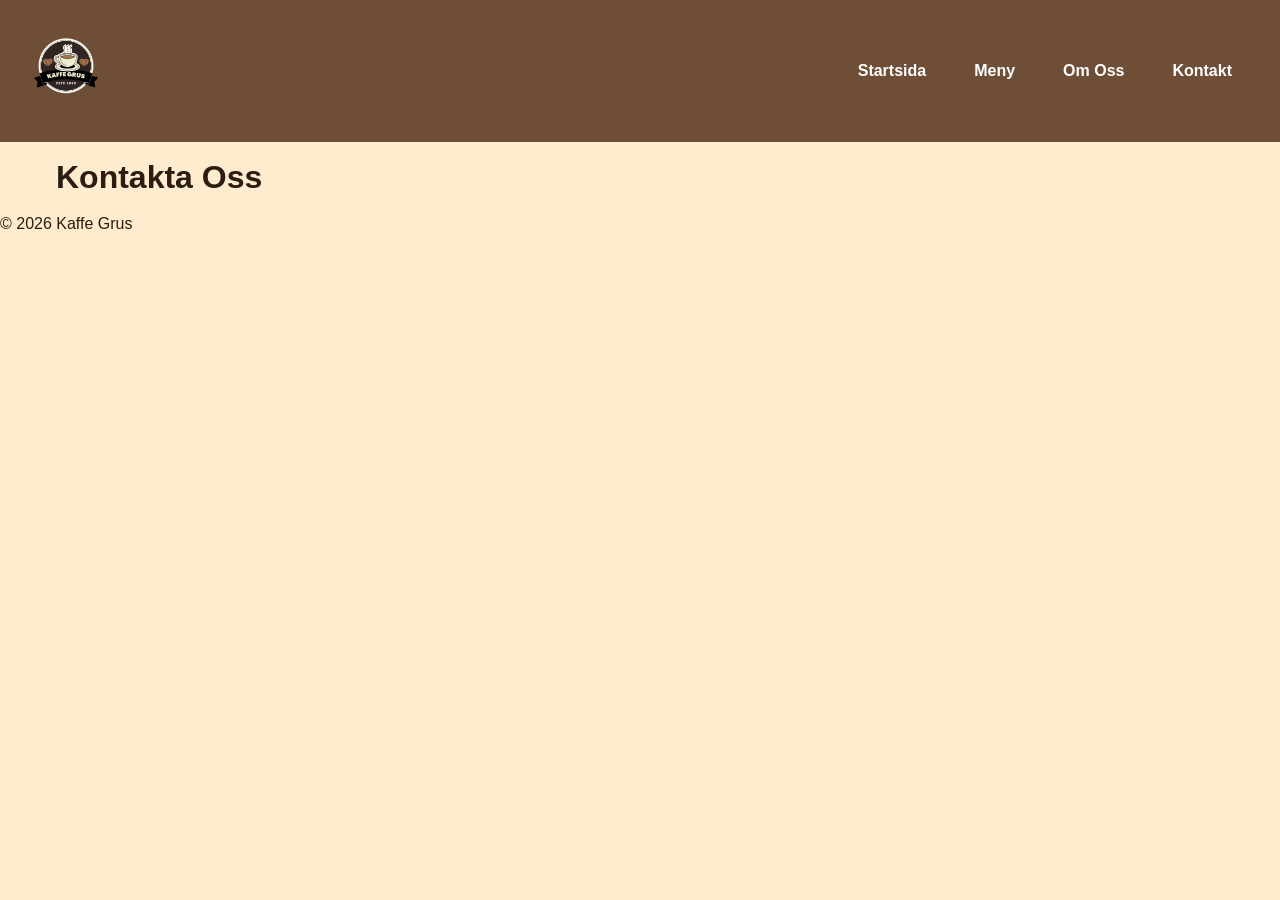
==== kontakt.html @ 3f3de67f "Funktion: Implementerade dynamisk navigeringsmeny och sidhuvud Utvecklade en Javascript-funktion som" ====
<!DOCTYPE html>
<html lang="sv">

<head>
  <meta charset="UTF-8">
  <meta name="viewport" content="width=device-width, initial-scale=1.0">
  <title>Kontakt - Kaffe Grus</title>
  <link rel="stylesheet" href="css/styles.css">
  <script src="js/main.js" defer></script>
</head>

<body>
  <header class="sidhuvud">
    <div class="logotyp">
      <a href="index.html">
        <img class="logotyp-bild"
          src="/assets/images/Brown_and_Blue_Illustrative_Coffee_Shop_Logo__1_-removebg-preview 1.svg"
          alt="kaffe grus logotyp" width="68" height="68">
      </a>
    </div>
    <nav class="navigering">
      <ul id="meny-lista" class="meny-lista">
      </ul>
    </nav>
  </header>
  <main>
    <h1>Kontakta Oss</h1>
  </main>
  <footer>
    <p>&copy; 2026 Kaffe Grus</p>
  </footer>
</body>

</html>
---- css/styles.css ----
/* ANPASSA VARIABLER (Ska hämtas från Figma-designen) */

:root {
  /* Färger */
  --primar-farg: #6f4e37;
  --sekundar-farg: #d2b48c;
  --backgrunds-farg: #ffebcd;
  --text-farg: #2b1d12;
  --vit-farg: #ffffff;

  /* AVSTÅND (Padding & Margin) */
  --avstand-xs: 0.4rem;
  --avstand-sm: 0.8rem;
  --avstand-md: 1.6rem;
  --avstand-l: 2.4rem;
  --avstand-xl: 3.2rem;

  --huvud-typsnitt: Arial, Helvetica, sans-serif;
}

/* Nollställning av webläsarens standardmarginaler */

*,
*::before,
*::after {
  margin: 0;
  padding: 0;
  box-sizing: inherit;
}
html {
  font-size: 62.5%;
  box-sizing: border-box;
  scroll-behavior: smooth;
}
body {
  font-family: var(--huvud-typsnitt);
  font-size: 1.6rem;
  background-color: var(--backgrunds-farg);
  color: var(--text-farg);
  line-height: 1.5;
}

/* TYPSNITT & RUBRIKER */
h1,
h2,
h3,
h4,
h5,
h6 {
  font-family: var(--huvud-typsnitt);
  font-weight: 700;
  color: var(--text-farg);
  line-height: 1.2;
}
h1 {
  font-size: 3.2rem;
}
h2 {
  font-size: 2.4rem;
}
h3 {
  font-size: 2rem;
}
li {
  list-style: none;
}
a {
  text-decoration: none;
  color: var(--text-farg);
}
img {
  max-width: 100%;
  display: block;
  height: auto;
}
/* LAYOUT FÖR HUVUDINNEHÅL */
main {
  max-width: 1200px;
  margin: 0 auto;
  padding: var(--avstand-md);
}

/* SIDHUVUD & NAVIGERING */
.sidhuvud {
  background-color: var(--primar-farg);
  padding: var(--avstand-md);
  text-align: center;
}
.logotyp a {
  font-size: 2.4rem;
  font-weight: 700;
  color: var(--vit-farg);
  display: inline-block;
  margin-bottom: var(--avstand-sm);
}
.logotyp-bild {
  width: 6.8rem;
  height: auto;
  display: inline-block;
}
.meny-lista {
  display: flex;
  flex-direction: column;
  gap: var(--avstand-sm);
}

.meny-lista a {
  color: var(--vit-farg);
  font-weight: bold;
  padding: var(--avstand-xs) var(--avstand-md);
  display: block;
  border-radius: 4px;
  transition: all 0.3s ease;
}

.meny-lista a .aktiv {
  background-color: var(--sekundar-farg);
  color: var(--text-farg);
}

.meny-lista a:hover:not(.aktiv) {
  color: var(--sekundar-farg);
}

/* RESPONSIV ANPPASSNING (Datorer ¤ Surfplattor)  */
@media (min-width: 768px) {
  .sidhuvud {
    display: flex;
    justify-content: space-between;
    align-items: center;
    padding: var(--avstand-xl);
  }
  .logotyp a {
    margin-bottom: 0;
  }
  .meny-lista {
    flex-direction: row;
    gap: var(--avstand-md);
  }
}
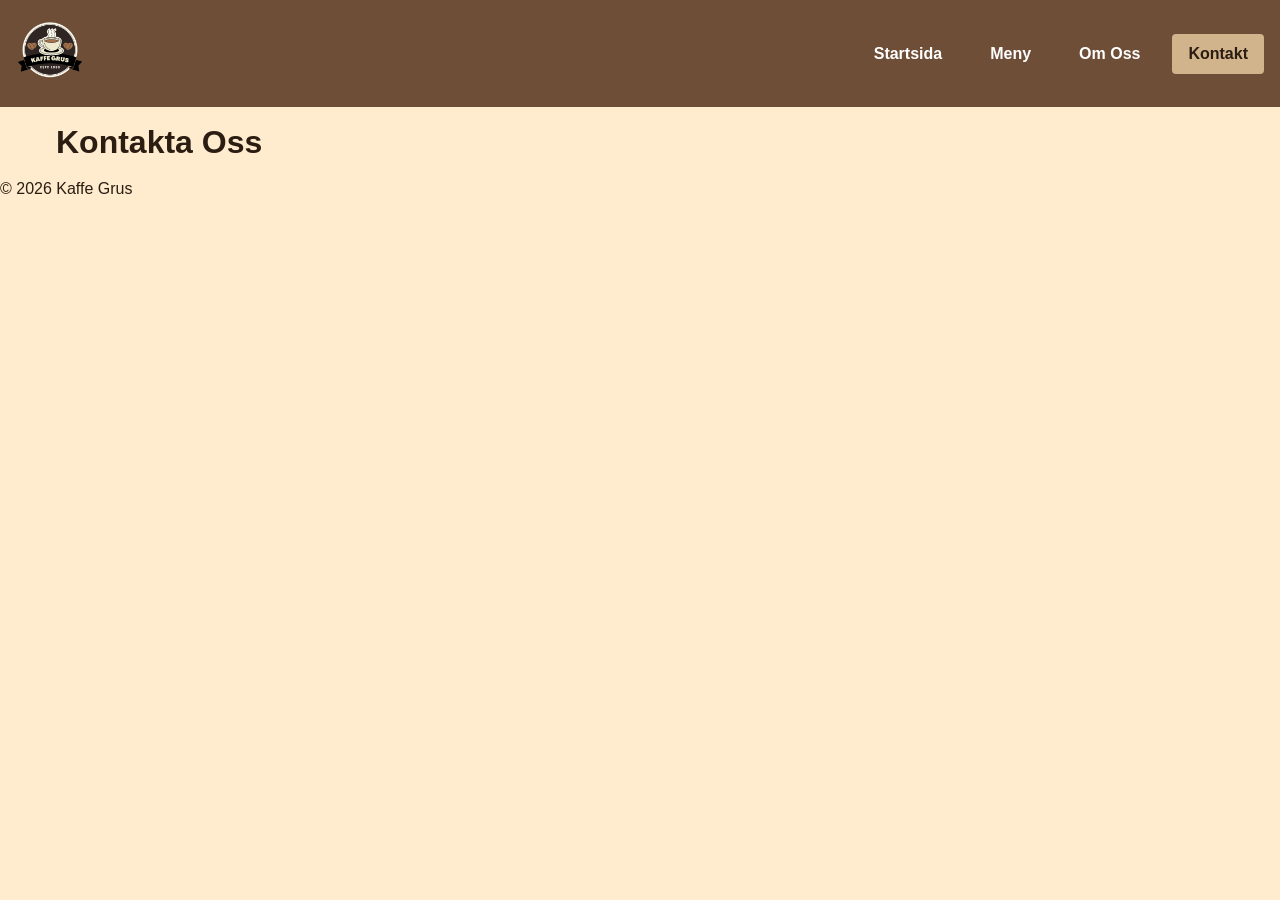
==== commit 443699fa: "Funktion: Implementera hamburgarmeny för mobilnavigering" ====
--- a/kontakt.html
+++ b/kontakt.html
@@ -18,7 +18,13 @@
           alt="kaffe grus logotyp" width="68" height="68">
       </a>
     </div>
-    <nav class="navigering">
+    <!-- Hamburgarknapp för mobila skärmar -->
+    <button class="meny-knapp" id="meny-knapp" aria-label="Öppna navigeringsmeny">
+      <span class="meny-barre"></span>
+      <span class="meny-barre"></span>
+      <span class="meny-barre"></span>
+    </button>
+    <nav class="navigering" id="navigering">
       <ul id="meny-lista" class="meny-lista">
       </ul>
     </nav>
--- a/css/styles.css
+++ b/css/styles.css
@@ -1,10 +1,9 @@
 /* ANPASSA VARIABLER (Ska hämtas från Figma-designen) */
-
 :root {
   /* Färger */
   --primar-farg: #6f4e37;
   --sekundar-farg: #d2b48c;
-  --backgrunds-farg: #ffebcd;
+  --bakgrunds-farg: #ffebcd;
   --text-farg: #2b1d12;
   --vit-farg: #ffffff;
 
@@ -18,8 +17,7 @@
   --huvud-typsnitt: Arial, Helvetica, sans-serif;
 }
 
-/* Nollställning av webläsarens standardmarginaler */
-
+/* Nollställning av webbläsarens standardmarginaler */
 *,
 *::before,
 *::after {
@@ -35,7 +33,7 @@
 body {
   font-family: var(--huvud-typsnitt);
   font-size: 1.6rem;
-  background-color: var(--backgrunds-farg);
+  background-color: var(--bakgrunds-farg);
   color: var(--text-farg);
   line-height: 1.5;
 }
@@ -61,6 +59,7 @@
 h3 {
   font-size: 2rem;
 }
+
 li {
   list-style: none;
 }
@@ -73,47 +72,91 @@
   display: block;
   height: auto;
 }
-/* LAYOUT FÖR HUVUDINNEHÅL */
+
+/* LAYOUT FÖR HUVUDINNEHÅLL */
 main {
   max-width: 1200px;
   margin: 0 auto;
   padding: var(--avstand-md);
 }
 
-/* SIDHUVUD & NAVIGERING */
+/* SIDHUVUD & NAVIGERING (Mobile-first) */
 .sidhuvud {
   background-color: var(--primar-farg);
   padding: var(--avstand-md);
-  text-align: center;
+  display: flex;
+  justify-content: space-between;
+  align-items: center;
+  position: relative;
 }
-.logotyp a {
-  font-size: 2.4rem;
-  font-weight: 700;
-  color: var(--vit-farg);
-  display: inline-block;
-  margin-bottom: var(--avstand-sm);
-}
+
 .logotyp-bild {
   width: 6.8rem;
   height: auto;
   display: inline-block;
 }
+
+/* Hamburgarknappens basstil */
+.meny-knapp {
+  background: none;
+  border: none;
+  cursor: pointer;
+  display: flex;
+  flex-direction: column;
+  justify-content: space-between;
+  width: 3rem;
+  height: 2.4rem;
+  padding: 0;
+  z-index: 10;
+}
+
+/* De tre strecken i hamburgarikonen */
+.meny-barre {
+  width: 100%;
+  height: 3px;
+  background-color: var(--vit-farg);
+  border-radius: 2px;
+  transition:
+    transform 0.3s ease-in-out,
+    opacity 0.3s ease-in-out;
+  transform-origin: left center; /* Säkerställer korrekt X-animation */
+}
+
+/* Dölj navigeringen som standard på mobilen */
+.navigering {
+  display: none;
+  width: 100%;
+  position: absolute;
+  top: 100%;
+  left: 0;
+  background-color: var(--primar-farg);
+  padding: var(--avstand-md);
+  box-shadow: 0 4px 6px rgba(0, 0, 0, 0.1);
+  z-index: 5;
+}
+
+/* Visa navigeringen när den har klassen 'oppen' */
+.navigering.oppen {
+  display: block;
+}
+
 .meny-lista {
   display: flex;
   flex-direction: column;
   gap: var(--avstand-sm);
+  text-align: center;
 }
 
 .meny-lista a {
   color: var(--vit-farg);
   font-weight: bold;
-  padding: var(--avstand-xs) var(--avstand-md);
+  padding: var(--avstand-sm) var(--avstand-md);
   display: block;
   border-radius: 4px;
   transition: all 0.3s ease;
 }
 
-.meny-lista a .aktiv {
+.meny-lista a.aktiv {
   background-color: var(--sekundar-farg);
   color: var(--text-farg);
 }
@@ -122,16 +165,28 @@
   color: var(--sekundar-farg);
 }
 
-/* RESPONSIV ANPPASSNING (Datorer ¤ Surfplattor)  */
+/* ANIMATION: Förvandla de tre strecken till ett X när knappen har klassen 'oppen' */
+.meny-knapp.oppen .meny-barre:nth-child(1) {
+  transform: rotate(45deg) translateY(-2px) translateX(2px);
+}
+.meny-knapp.oppen .meny-barre:nth-child(2) {
+  opacity: 0;
+}
+.meny-knapp.oppen .meny-barre:nth-child(3) {
+  transform: rotate(-45deg) translateY(2px) translateX(2px);
+}
+
+/* RESPONSIV ANPASSNING (Datorer & Surfplattor) */
 @media (min-width: 768px) {
-  .sidhuvud {
-    display: flex;
-    justify-content: space-between;
-    align-items: center;
-    padding: var(--avstand-xl);
+  .meny-knapp {
+    display: none;
   }
-  .logotyp a {
-    margin-bottom: 0;
+  .navigering {
+    display: block;
+    position: static;
+    width: auto;
+    padding: 0;
+    box-shadow: none;
   }
   .meny-lista {
     flex-direction: row;
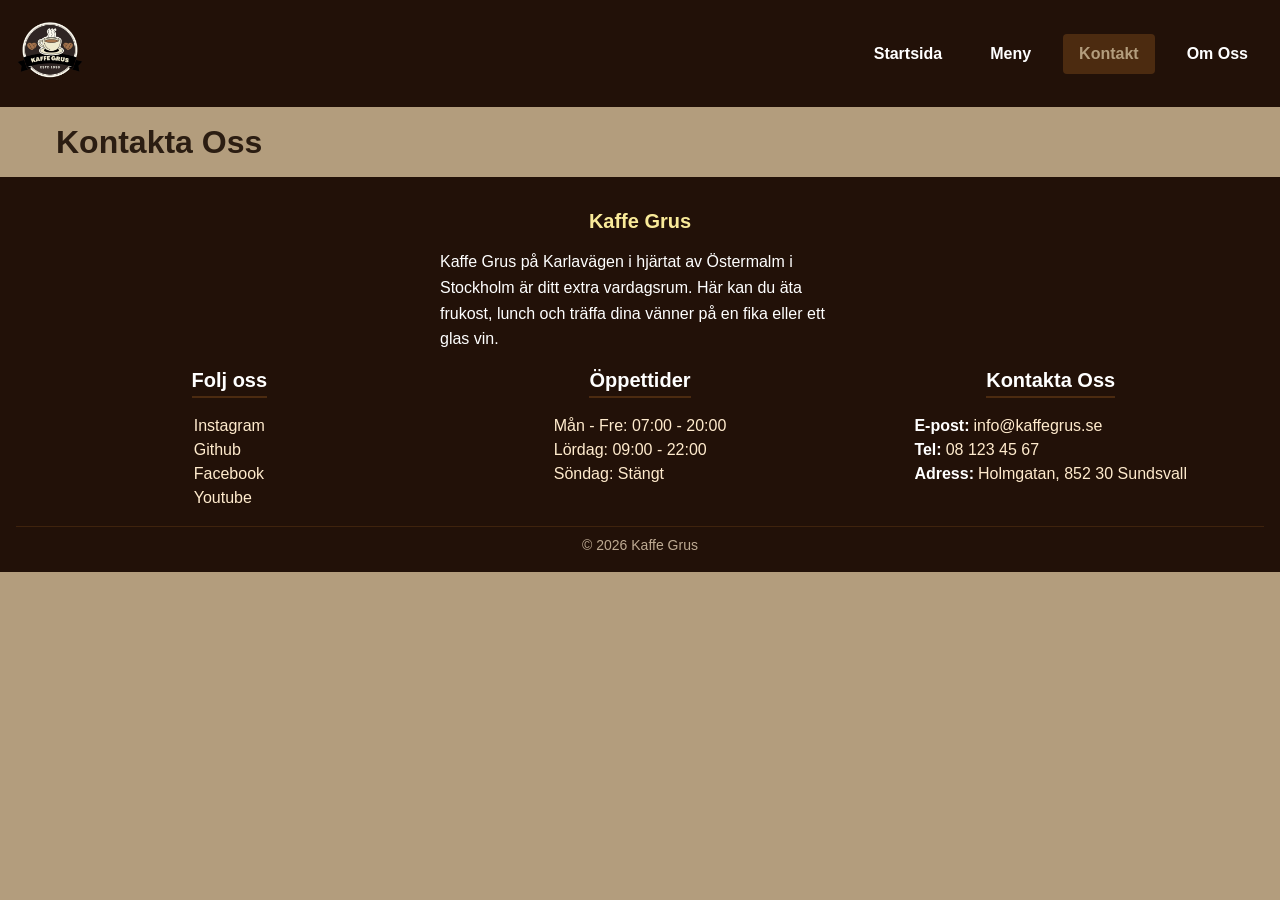
==== commit 3f505c9b: "Funktion: skapade responsiv trekolumner i sifot sektion för att sidor" ====
--- a/kontakt.html
+++ b/kontakt.html
@@ -13,9 +13,8 @@
   <header class="sidhuvud">
     <div class="logotyp">
       <a href="index.html">
-        <img class="logotyp-bild"
-          src="/assets/images/Brown_and_Blue_Illustrative_Coffee_Shop_Logo__1_-removebg-preview 1.svg"
-          alt="kaffe grus logotyp" width="68" height="68">
+        <img class="logotyp-bild" src="/assets/images/kaffegrus-logo.svg" alt="kaffe grus logotyp" width="68"
+          height="68">
       </a>
     </div>
     <!-- Hamburgarknapp för mobila skärmar -->
@@ -32,8 +31,45 @@
   <main>
     <h1>Kontakta Oss</h1>
   </main>
-  <footer>
-    <p>&copy; 2026 Kaffe Grus</p>
+  <footer class="sidfot">
+    <div class="sidfot-container">
+      <h3>Kaffe Grus</h3>
+      <p class="sidfot-beskrivning">Kaffe Grus på Karlavägen i hjärtat av Östermalm i Stockholm är ditt extra
+        vardagsrum.
+        Här kan du äta frukost, lunch och träffa dina vänner på en fika eller ett glas vin.</p>
+    </div>
+    <div class="sidfot-behallare">
+      <div class="sidfot-sektion">
+        <h3>Folj oss</h3>
+        <ul class="sociala-media-lista">
+          <li><a href="#">Instagram</a></li>
+          <li><a href="#">Github</a></li>
+          <li><a href="#">Facebook</a></li>
+          <li><a href="#">Youtube</a></li>
+        </ul>
+      </div>
+      <div class="sidfot-sektion">
+        <h3>Öppettider</h3>
+        <ul>
+          <li>Mån - Fre: <time>07:00</time> - <time>20:00</time></li>
+          <li>Lördag: <time>09:00</time> - <time>22:00</time></li>
+          <li>Söndag: Stängt</li>
+        </ul>
+      </div>
+      <div class="sidfot-sektion">
+        <h3>Kontakta Oss</h3>
+        <address class="kontakt-info">
+          <ul>
+            <li><strong>E-post:</strong><a href="mailto:info@kaffegrus.se">info@kaffegrus.se</a></li>
+            <li><strong>Tel:</strong><a href="tel:081234567">08 123 45 67</a></li>
+            <li><strong>Adress:</strong><a href="https://maps.app.goo.gl/XNqzGvfPSfGbZxnW6" target="_blank"
+                rel="noopener noreferrer">Holmgatan, 852 30 Sundsvall</a></li>
+          </ul>
+        </address>
+      </div>
+    </div>
+
+    <p class="copyright">&copy; 2026 Kaffe Grus</p>
   </footer>
 </body>
 
--- a/css/styles.css
+++ b/css/styles.css
@@ -1,11 +1,15 @@
 /* ANPASSA VARIABLER (Ska hämtas från Figma-designen) */
 :root {
   /* Färger */
-  --primar-farg: #6f4e37;
-  --sekundar-farg: #d2b48c;
-  --bakgrunds-farg: #ffebcd;
+  ---primar-farg: #6f4e37;
+  --primar-farg: #221108;
+  --sekundar-farg: #4c2b10;
+  --bakgrund-farg: #b39d7d;
+  --border-farg: #ffebcd;
   --text-farg: #2b1d12;
   --vit-farg: #ffffff;
+
+  --accent-farg: #f9ea99;
 
   /* AVSTÅND (Padding & Margin) */
   --avstand-xs: 0.4rem;
@@ -33,7 +37,7 @@
 body {
   font-family: var(--huvud-typsnitt);
   font-size: 1.6rem;
-  background-color: var(--bakgrunds-farg);
+  background-color: var(--bakgrund-farg);
   color: var(--text-farg);
   line-height: 1.5;
 }
@@ -78,6 +82,113 @@
   max-width: 1200px;
   margin: 0 auto;
   padding: var(--avstand-md);
+  height: auto;
+}
+
+/* VÄLKOMENSEKTION (Hero-section) */
+.hero-sektion {
+  display: flex;
+  flex-direction: column;
+  align-items: center;
+  justify-content: center;
+  padding: var(--avstand-md);
+  text-align: center;
+  border-radius: 8px;
+  margin-bottom: var(--avstand-l);
+  border: 2px solid var(--sekundar-farg);
+}
+.hero-image-wrapper {
+  position: relative;
+  width: 100%;
+  max-width: 100%;
+  display: block;
+  margin-bottom: var(--avstand-md);
+}
+
+.hero-innehall {
+  height: auto;
+}
+.hero-innehall h1 {
+  /* color: var(--vit-farg); */
+  color: var(--accent-farg);
+  text-shadow: 2px 4px 6px var(--primar-farg);
+  font-size: 3.2rem;
+  margin-bottom: var(--avstand-md);
+  position: absolute;
+  top: 2rem;
+  width: 100%;
+  display: flex;
+  align-content: center;
+  align-items: center;
+  align-content: center;
+  justify-content: center;
+}
+.hero-innehall p {
+  background-color: var(--bakgrund-farg, transparent);
+  font-size: 1.8rem;
+  max-width: 600px;
+}
+/* HERO SEKTION */
+.bild-hero {
+  object-fit: cover;
+  border-radius: 8px;
+  box-shadow: 1px 2px 6px var(--primar-farg);
+}
+.bild-sektion {
+  height: auto;
+}
+.card-hero {
+  border-radius: 8px;
+  border: 2px solid var(--sekundar-farg);
+  padding: var(--avstand-md);
+  margin-bottom: var(--avstand-sm);
+}
+.card-bild-hero {
+  height: min-content;
+  height: 200px;
+  width: 100%;
+  object-fit: cover;
+  border-radius: 8px;
+  box-shadow: 1px 2px 2px var(--sekundar-farg);
+}
+.card-hero h2 {
+  color: var(--text-farg);
+  text-shadow: 1px 1px 3px var(--accent-farg);
+  font-weight: 700;
+  font-size: 1.8rem;
+  padding-block: var(--avstand-sm);
+}
+.card-hero p {
+  color: var(--text-farg);
+  font-size: 1.4rem;
+}
+/* KNAPPAR CSS */
+.btn-primar {
+  position: absolute;
+  bottom: 1rem;
+  transform: translateX(-50%);
+  display: inline-block;
+  background-color: var(--sekundar-farg);
+  color: var(--vit-farg);
+  font-weight: 500;
+  padding: var(--avstand-sm) var(--avstand-md);
+  border-radius: 16px;
+  text-decoration: none;
+  z-index: 2;
+  transition:
+    background 0.3s ease,
+    transform 0.2s ease;
+}
+.btn-primar:hover {
+  background-color: var(--primar-farg);
+  transform: translateX(-50%) translateY(-2px);
+}
+
+.pre-footer {
+  margin-top: var(--avstand-md);
+  border-radius: 8px;
+  border: 2px solid var(--sekundar-farg);
+  padding: var(--avstand-md);
 }
 
 /* SIDHUVUD & NAVIGERING (Mobile-first) */
@@ -87,7 +198,9 @@
   display: flex;
   justify-content: space-between;
   align-items: center;
-  position: relative;
+  position: sticky;
+  top: 0;
+  z-index: 3;
 }
 
 .logotyp-bild {
@@ -96,6 +209,83 @@
   display: inline-block;
 }
 
+/* SIDFOT (Footer section) */
+.sidfot {
+  background-color: var(--primar-farg);
+  color: var(--vit-farg);
+  padding: var(--avstand-xl) var(--avstand-md) var(--avstand-md)
+    var(--avstand-md);
+  margin-top: auto;
+}
+.sidfot-behallare {
+  max-width: 1200px;
+  margin: 0 auto;
+  display: flex;
+  flex-direction: column;
+  gap: var(--avstand-l);
+}
+.sidfot-container h3 {
+  margin-bottom: var(--avstand-md);
+  color: var(--accent-farg);
+}
+.sidfot-sektion {
+  display: flex;
+  width: 100%;
+  align-content: center;
+  justify-content: center;
+  flex-direction: column;
+}
+
+.sidfot-sektion h3 {
+  color: var(--vit-farg);
+  font-size: 2rem;
+  margin-bottom: var(--avstand-md);
+  border-bottom: 2px solid var(--sekundar-farg);
+  padding-bottom: var(--avstand-xs);
+  display: inline-block;
+  width: fit-content;
+}
+.sidfot-beskrivning {
+  font-size: 1.6rem;
+  line-height: 1.6;
+  margin-bottom: var(--avstand-md);
+  max-width: 400px;
+}
+.sidfot-sektion li {
+  font-size: 1.6rem;
+  color: var(--border-farg);
+}
+.sidfot-sektion a {
+  color: var(--border-farg);
+
+  transition: color 0.2s ease-in-out;
+}
+.sidfot-sektion a:hover {
+  color: var(--accent-farg);
+  text-decoration: underline;
+}
+
+.sociala-media-lista {
+  flex-direction: row;
+  gap: var(--avstand-md);
+  flex-wrap: wrap;
+}
+.kontakt-info {
+  font-style: normal;
+}
+.kontakt-info strong {
+  color: var(--vit-farg);
+  margin-right: var(--avstand-xs);
+}
+.copyright {
+  text-align: center;
+  font-size: 1.4rem;
+  color: var(--border-farg);
+  margin-top: var(--avstand-md);
+  padding-top: var(--avstand-sm);
+  border-top: 1px solid var(--sekundar-farg);
+  opacity: 0.7;
+}
 /* Hamburgarknappens basstil */
 .meny-knapp {
   background: none;
@@ -124,7 +314,7 @@
 
 /* Dölj navigeringen som standard på mobilen */
 .navigering {
-  display: none;
+  display: block;
   width: 100%;
   position: absolute;
   top: 100%;
@@ -133,11 +323,18 @@
   padding: var(--avstand-md);
   box-shadow: 0 4px 6px rgba(0, 0, 0, 0.1);
   z-index: 5;
+  /* Animera alla ändrngar mjukt under 0.3s */
+  transition: all 0.3s ease-in-out;
+  /* Flyta menyn 100% av sin egen bred åt vänster */
+  transform: translateX(-100%);
 }
 
 /* Visa navigeringen när den har klassen 'oppen' */
 .navigering.oppen {
-  display: block;
+  /* Flytta tillbaka menyn till sin urspringliga position */
+  transform: translateX(0px);
+  /* Animara mjukt tillbaks till sin plats */
+  transition: all 0.3s ease-in-out;
 }
 
 .meny-lista {
@@ -153,16 +350,31 @@
   padding: var(--avstand-sm) var(--avstand-md);
   display: block;
   border-radius: 4px;
-  transition: all 0.3s ease;
 }
 
 .meny-lista a.aktiv {
   background-color: var(--sekundar-farg);
-  color: var(--text-farg);
-}
-
+  color: var(--bakgrund-farg);
+}
 .meny-lista a:hover:not(.aktiv) {
   color: var(--sekundar-farg);
+}
+/* ANIMATION: Menyn glider in och ut */
+.navigering {
+  animation: navLink 0.4s ease-in-out;
+}
+
+@keyframes navLink {
+  /* Startläge: Menyn är synlig */
+  from {
+    transform: translateX(0);
+    opacity: 1;
+  }
+  /* Slutläge: Utanför skärmen till vänster osynlig */
+  to {
+    transform: translateX(-100%);
+    opacity: 0;
+  }
 }
 
 /* ANIMATION: Förvandla de tre strecken till ett X när knappen har klassen 'oppen' */
@@ -187,9 +399,32 @@
     width: auto;
     padding: 0;
     box-shadow: none;
+    transform: translateX(0%);
+  }
+  .navigering {
+    animation: none;
   }
   .meny-lista {
     flex-direction: row;
     gap: var(--avstand-md);
   }
 }
+
+/*SIDFOT (Footer section)  */
+@media (min-width: 768px) {
+  .sidfot-behallare {
+    flex-direction: row;
+    justify-content: space-between;
+    gap: var(--avstand-xl);
+  }
+  .sidfot-sektion {
+    justify-content: flex-start;
+    align-items: center;
+  }
+  .sidfot-container {
+    width: 100%;
+    display: flex;
+    align-items: center;
+    flex-direction: column;
+  }
+}
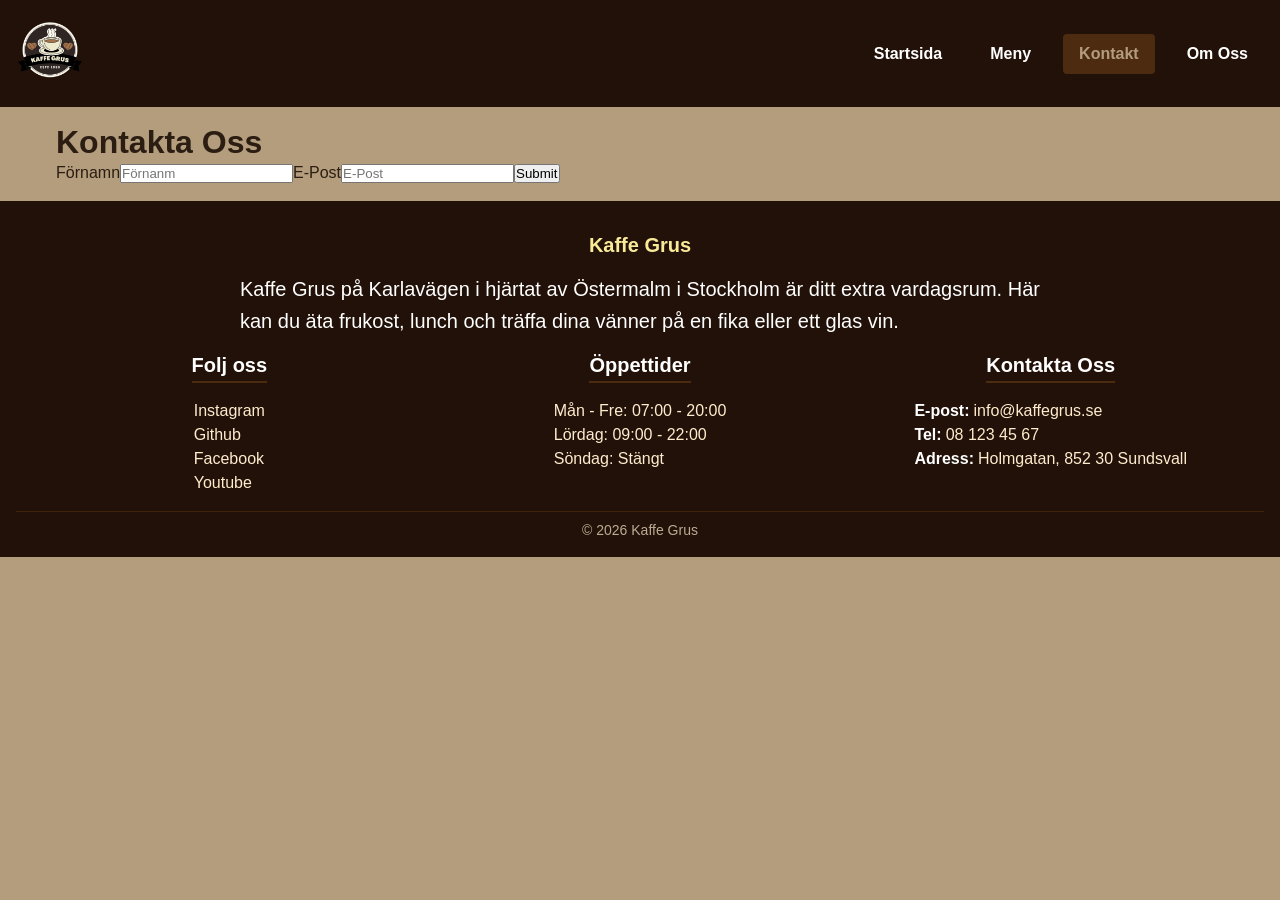
==== commit 9eae0d71: "Funktion: Lägger till kontaktformulär i kontaktsektionen" ====
--- a/kontakt.html
+++ b/kontakt.html
@@ -30,6 +30,7 @@
   </header>
   <main>
     <h1>Kontakta Oss</h1>
+    <section id="kontakt-sektion"><!--Här ska kontakt form visas--></section>
   </main>
   <footer class="sidfot">
     <div class="sidfot-container">
--- a/css/styles.css
+++ b/css/styles.css
@@ -246,7 +246,7 @@
   width: fit-content;
 }
 .sidfot-beskrivning {
-  font-size: 1.6rem;
+  font-size: clamp(1.6rem, 2vw, 2rem);
   line-height: 1.6;
   margin-bottom: var(--avstand-md);
   max-width: 400px;
@@ -364,6 +364,56 @@
   animation: navLink 0.4s ease-in-out;
 }
 
+/* MENY KORT SEKTION SIDA*/
+.meny h1 {
+  font-size: clamp(3.2rem, 2.5vw, 4.8rem);
+  color: var(--primar-farg);
+}
+.meny-sektion h2 {
+  color: var(--accent-farg);
+}
+.meny-sektion h3 {
+  color: var(--accent-farg);
+}
+.meny-sektion p {
+  color: var(--vit-farg);
+}
+.meny-sektion {
+  border: 2px solid var(--accent-farg);
+  border-radius: 8px;
+  padding: 16px;
+  background-color: var(--sekundar-farg);
+  margin-top: 2.4rem;
+}
+.meny-card {
+  box-shadow: 1px 1px 8px var(--accent-farg);
+  margin-block: 2rem;
+  border-radius: var(--avstand-sm);
+  padding: var(--avstand-sm);
+}
+.meny-card img {
+  object-fit: cover;
+  height: 200px;
+  width: 100%;
+}
+.meny-card h3 {
+  margin-top: var(--avstand-l);
+  margin-bottom: var(--avstand-sm);
+  border-top: 1px solid var(--sekundar-farg);
+}
+.meny-sektion h2,
+.meny-sektion h3 {
+  margin-top: var(--avstand-l);
+  margin-bottom: var(--avstand-sm);
+  width: 100%;
+}
+
+.meny-sektion h2,
+.meny h1 {
+  display: flex;
+  justify-content: center;
+}
+
 @keyframes navLink {
   /* Startläge: Menyn är synlig */
   from {
@@ -427,4 +477,48 @@
     align-items: center;
     flex-direction: column;
   }
-}
+  .sidfot-beskrivning {
+    line-height: 1.6;
+    margin-bottom: var(--avstand-md);
+    max-width: 800px;
+  }
+}
+/* MENY DESKTOP */
+@media (min-width: 768px) {
+  #meny-varm-sektion,
+  #meny-kall-sektion {
+    display: grid;
+    grid-template-columns: repeat(auto-fit, minmax(280px, 1fr));
+    gap: var(--avstand-md);
+    width: 100%;
+    align-items: stretch;
+  }
+  #meny-varm-sektion h2,
+  #meny-kall-sektion h2 {
+    grid-column: 1/-1;
+    width: 100%;
+    margin-bottom: var(--avstand-md);
+  }
+
+  .meny-sektion {
+    width: auto;
+    margin-top: 0;
+    display: flex;
+    flex-direction: column;
+    justify-content: space-around;
+    height: 100%;
+  }
+  .meny-card {
+    display: flex;
+    width: 100%;
+    display: flex;
+    flex-direction: column;
+    justify-content: space-between;
+    height: 100%;
+    margin-block: 0;
+  }
+  .meny-card p {
+    width: 100%;
+    max-width: 1200px;
+  }
+}
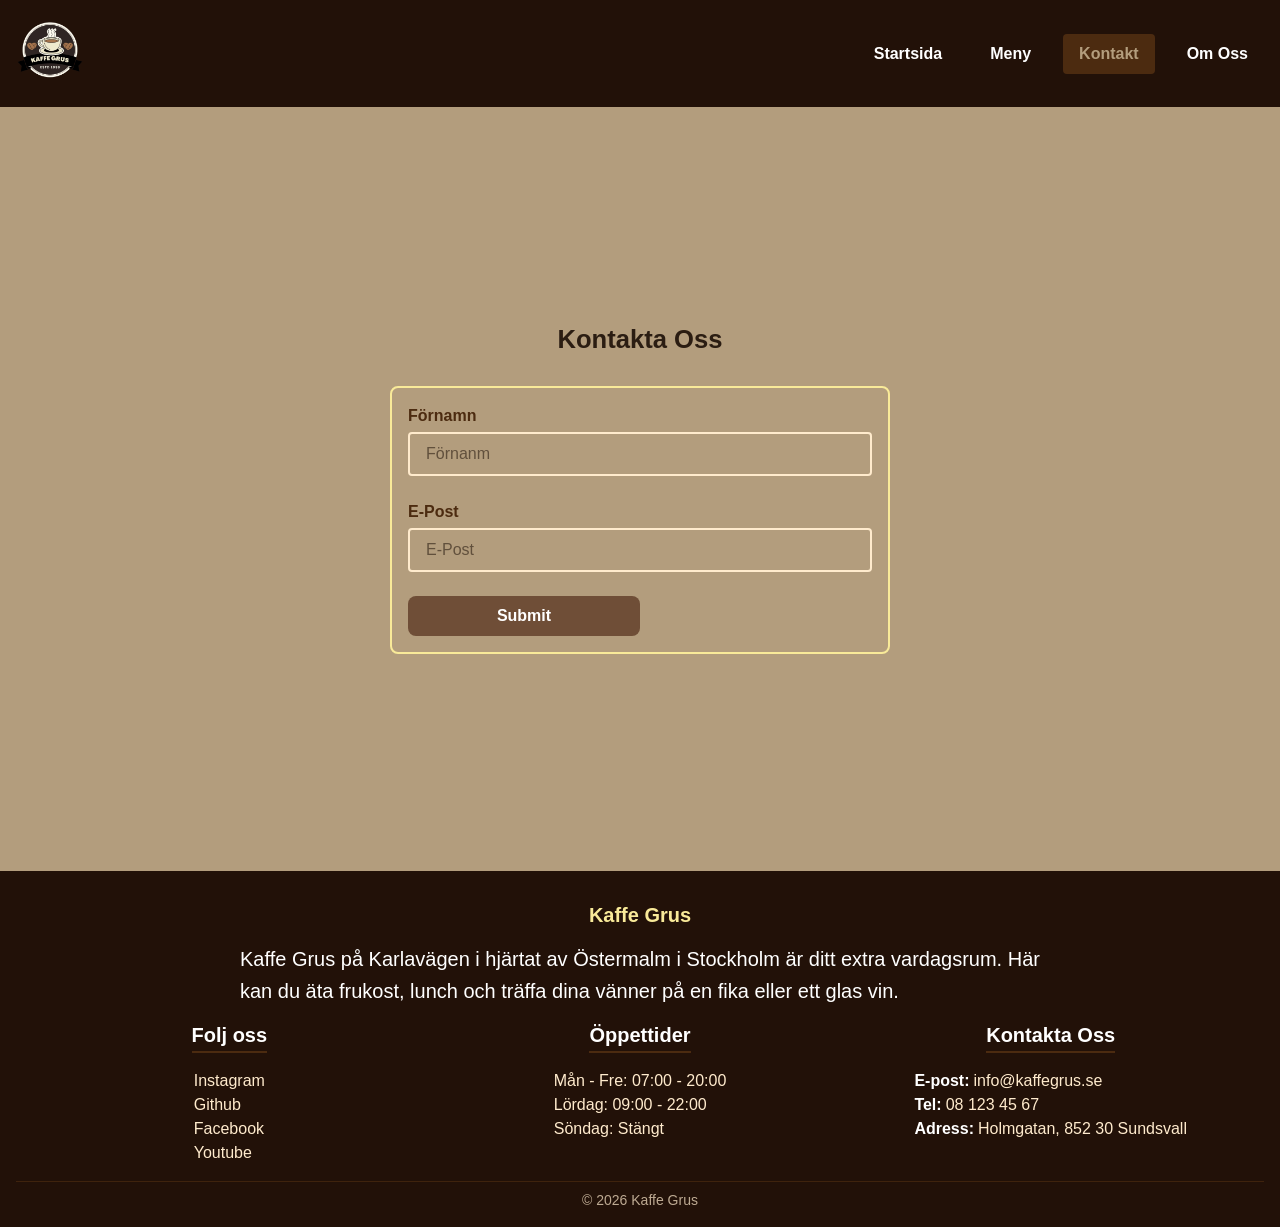
==== commit a667a1c7: "BugFix: Fixat krash vid navigering Funktion:Skapat och stylat kontaktformuläret  Lagt till reponsiv " ====
--- a/kontakt.html
+++ b/kontakt.html
@@ -28,7 +28,7 @@
       </ul>
     </nav>
   </header>
-  <main>
+  <main class="kontakt-main">
     <h1>Kontakta Oss</h1>
     <section id="kontakt-sektion"><!--Här ska kontakt form visas--></section>
   </main>
--- a/css/styles.css
+++ b/css/styles.css
@@ -76,7 +76,13 @@
   display: block;
   height: auto;
 }
-
+input,
+button {
+  font: inherit;
+  color: inherit;
+  background-color: transparent;
+  border: navajowhite;
+}
 /* LAYOUT FÖR HUVUDINNEHÅLL */
 main {
   max-width: 1200px;
@@ -414,6 +420,86 @@
   justify-content: center;
 }
 
+/* KONTAKT_FORM SIDA */
+main {
+  min-height: 700px;
+  display: flex;
+  align-content: center;
+  flex-direction: column;
+  margin-block: var(--avstand-xl);
+  align-items: center;
+  justify-content: center;
+}
+.kontakt-main h1 {
+  height: auto;
+  display: flex;
+  align-content: center;
+  justify-content: center;
+  margin-bottom: var(--avstand-xl);
+  font-size: clamp(2rem, 2vw, 4rem);
+  font-weight: 800;
+  width: 100%;
+}
+#kontakt-sektion {
+  width: 100%;
+  max-width: 500px;
+  margin: 0 auto;
+}
+.form {
+  display: flex;
+  flex-direction: column;
+  border: 2px solid var(--accent-farg);
+  padding: var(--avstand-md);
+  border-radius: var(--avstand-sm);
+}
+.namn-input,
+.mail-input {
+  padding-block: var(--avstand-sm);
+  padding-inline: var(--avstand-md);
+  border-radius: var(--avstand-xs);
+  border: 2px solid var(--border-farg);
+  margin-bottom: var(--avstand-l);
+  color: var(--text-farg);
+  transition: border 0.2s ease;
+}
+.namn-input:focus,
+.mail-input:focus {
+  outline: none;
+  border-color: var(--primar-farg);
+}
+.label-mail,
+.label-namn {
+  color: var(--sekundar-farg);
+  font-weight: 700;
+  margin-bottom: var(--avstand-xs);
+}
+.namn-input::placeholder,
+.mail-input::placeholder {
+  color: var(--primar-fagr);
+  opacity: 0.6;
+}
+.submit-btn {
+  background-color: var(---primar-farg);
+  color: var(--vit-farg);
+  padding: var(--avstand-sm) var(--avstand-xs);
+  font-weight: 700;
+  border-radius: var(--avstand-sm);
+  transition:
+    background-color 0.2s ease,
+    transform 0.1s ease;
+  display: inline-block;
+  width: 50%;
+}
+.submit-btn:hover {
+  background-color: var(--sekundar-farg);
+}
+.submit-btn:active {
+  transform: scale(0.98);
+}
+.submit-btn:focus-visible {
+  outline: 3px solid var(--accent-farg);
+  outline-offset: 2px;
+}
 @keyframes navLink {
   /* Startläge: Menyn är synlig */
   from {
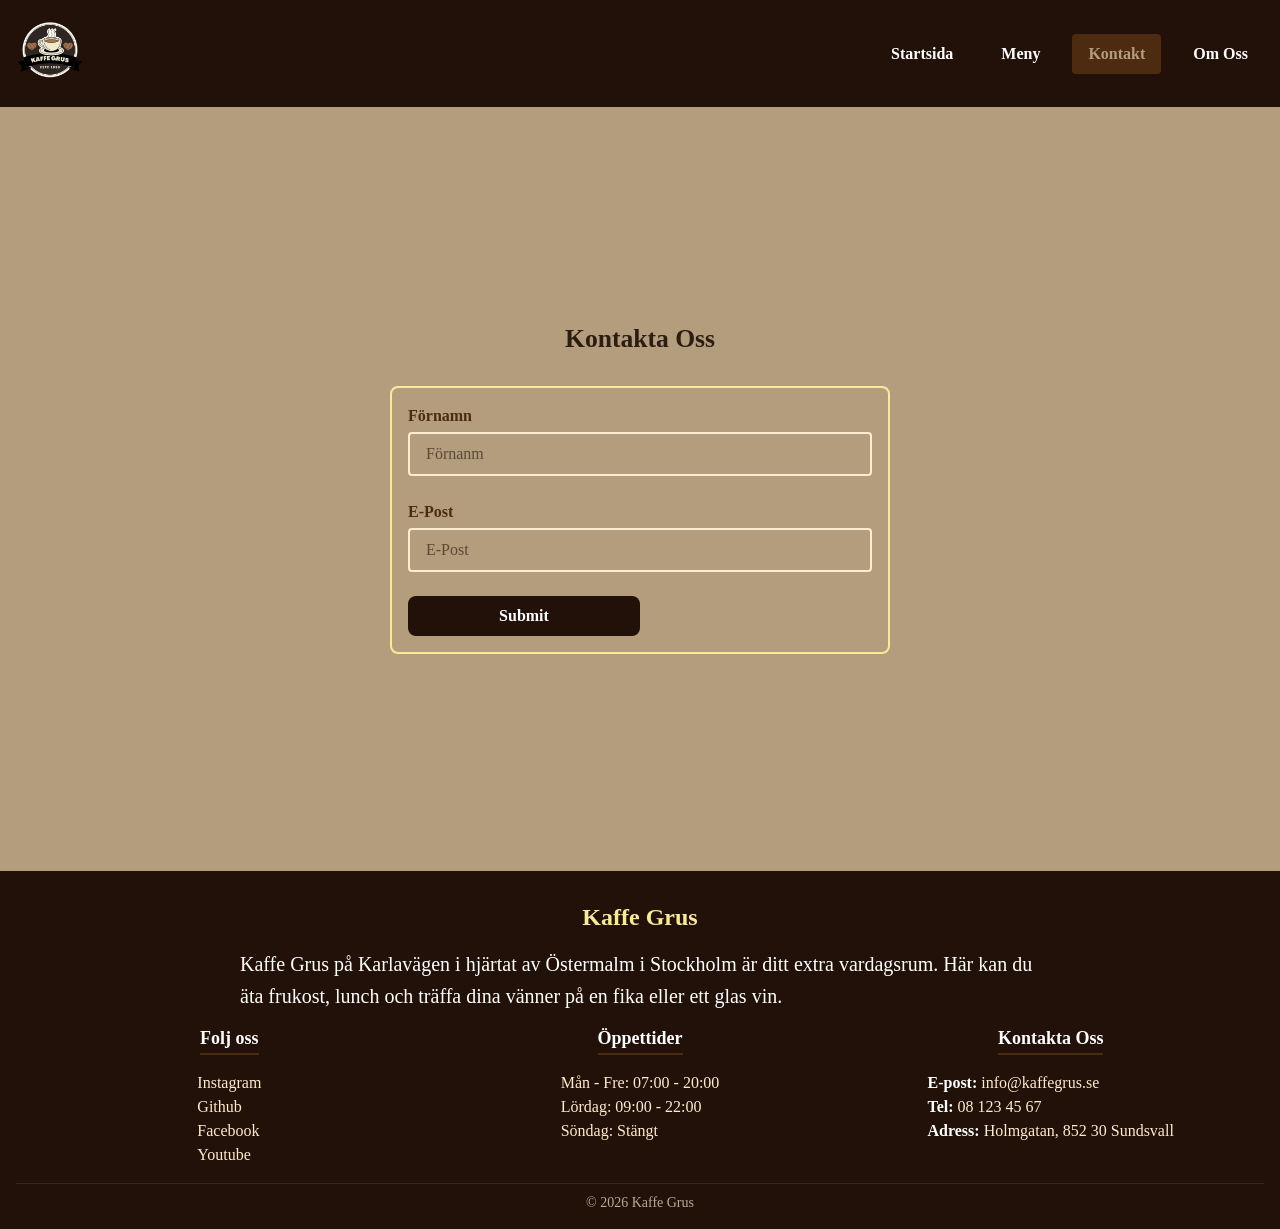
==== commit 0db84dad: "Fix: löste valideringsfel och tog bort meny-animation vid omladdning Flyttat rubriker för varma och " ====
--- a/kontakt.html
+++ b/kontakt.html
@@ -30,11 +30,11 @@
   </header>
   <main class="kontakt-main">
     <h1>Kontakta Oss</h1>
-    <section id="kontakt-sektion"><!--Här ska kontakt form visas--></section>
+    <div id="kontakt-sektion"><!--Här ska kontakt form visas--></div>
   </main>
   <footer class="sidfot">
     <div class="sidfot-container">
-      <h3>Kaffe Grus</h3>
+      <h2>Kaffe Grus</h2>
       <p class="sidfot-beskrivning">Kaffe Grus på Karlavägen i hjärtat av Östermalm i Stockholm är ditt extra
         vardagsrum.
         Här kan du äta frukost, lunch och träffa dina vänner på en fika eller ett glas vin.</p>
--- a/css/styles.css
+++ b/css/styles.css
@@ -1,7 +1,7 @@
 /* ANPASSA VARIABLER (Ska hämtas från Figma-designen) */
 :root {
   /* Färger */
-  ---primar-farg: #6f4e37;
+  --primar-farg: #6f4e37;
   --primar-farg: #221108;
   --sekundar-farg: #4c2b10;
   --bakgrund-farg: #b39d7d;
@@ -35,7 +35,7 @@
   scroll-behavior: smooth;
 }
 body {
-  font-family: var(--huvud-typsnitt);
+  font-family: var(--huvud-typsnitt Arial, Helvetica, sans-serif);
   font-size: 1.6rem;
   background-color: var(--bakgrund-farg);
   color: var(--text-farg);
@@ -49,7 +49,7 @@
 h4,
 h5,
 h6 {
-  font-family: var(--huvud-typsnitt);
+  font-family: var(--huvud-typsnitt Arial, Helvetica, sans-serif);
   font-weight: 700;
   color: var(--text-farg);
   line-height: 1.2;
@@ -230,7 +230,7 @@
   flex-direction: column;
   gap: var(--avstand-l);
 }
-.sidfot-container h3 {
+.sidfot-container h2 {
   margin-bottom: var(--avstand-md);
   color: var(--accent-farg);
 }
@@ -242,9 +242,18 @@
   flex-direction: column;
 }
 
+.sidfot-sektion h2 {
+  color: var(--vit-farg);
+  font-size: 2rem;
+  margin-bottom: var(--avstand-md);
+  border-bottom: 2px solid var(--sekundar-farg);
+  padding-bottom: var(--avstand-xs);
+  display: inline-block;
+  width: fit-content;
+}
 .sidfot-sektion h3 {
   color: var(--vit-farg);
-  font-size: 2rem;
+  font-size: 1.8rem;
   margin-bottom: var(--avstand-md);
   border-bottom: 2px solid var(--sekundar-farg);
   padding-bottom: var(--avstand-xs);
@@ -365,10 +374,6 @@
 .meny-lista a:hover:not(.aktiv) {
   color: var(--sekundar-farg);
 }
-/* ANIMATION: Menyn glider in och ut */
-.navigering {
-  animation: navLink 0.4s ease-in-out;
-}
 
 /* MENY KORT SEKTION SIDA*/
 .meny h1 {
@@ -475,11 +480,11 @@
 }
 .namn-input::placeholder,
 .mail-input::placeholder {
-  color: var(--primar-fagr);
+  color: var(--primar-farg);
   opacity: 0.6;
 }
 .submit-btn {
-  background-color: var(---primar-farg);
+  background-color: var(--primar-farg);
   color: var(--vit-farg);
   padding: var(--avstand-sm) var(--avstand-xs);
   font-weight: 700;
@@ -499,18 +504,6 @@
 .submit-btn:focus-visible {
   outline: 3px solid var(--accent-farg);
   outline-offset: 2px;
-}
-@keyframes navLink {
-  /* Startläge: Menyn är synlig */
-  from {
-    transform: translateX(0);
-    opacity: 1;
-  }
-  /* Slutläge: Utanför skärmen till vänster osynlig */
-  to {
-    transform: translateX(-100%);
-    opacity: 0;
-  }
 }
 
 /* ANIMATION: Förvandla de tre strecken till ett X när knappen har klassen 'oppen' */
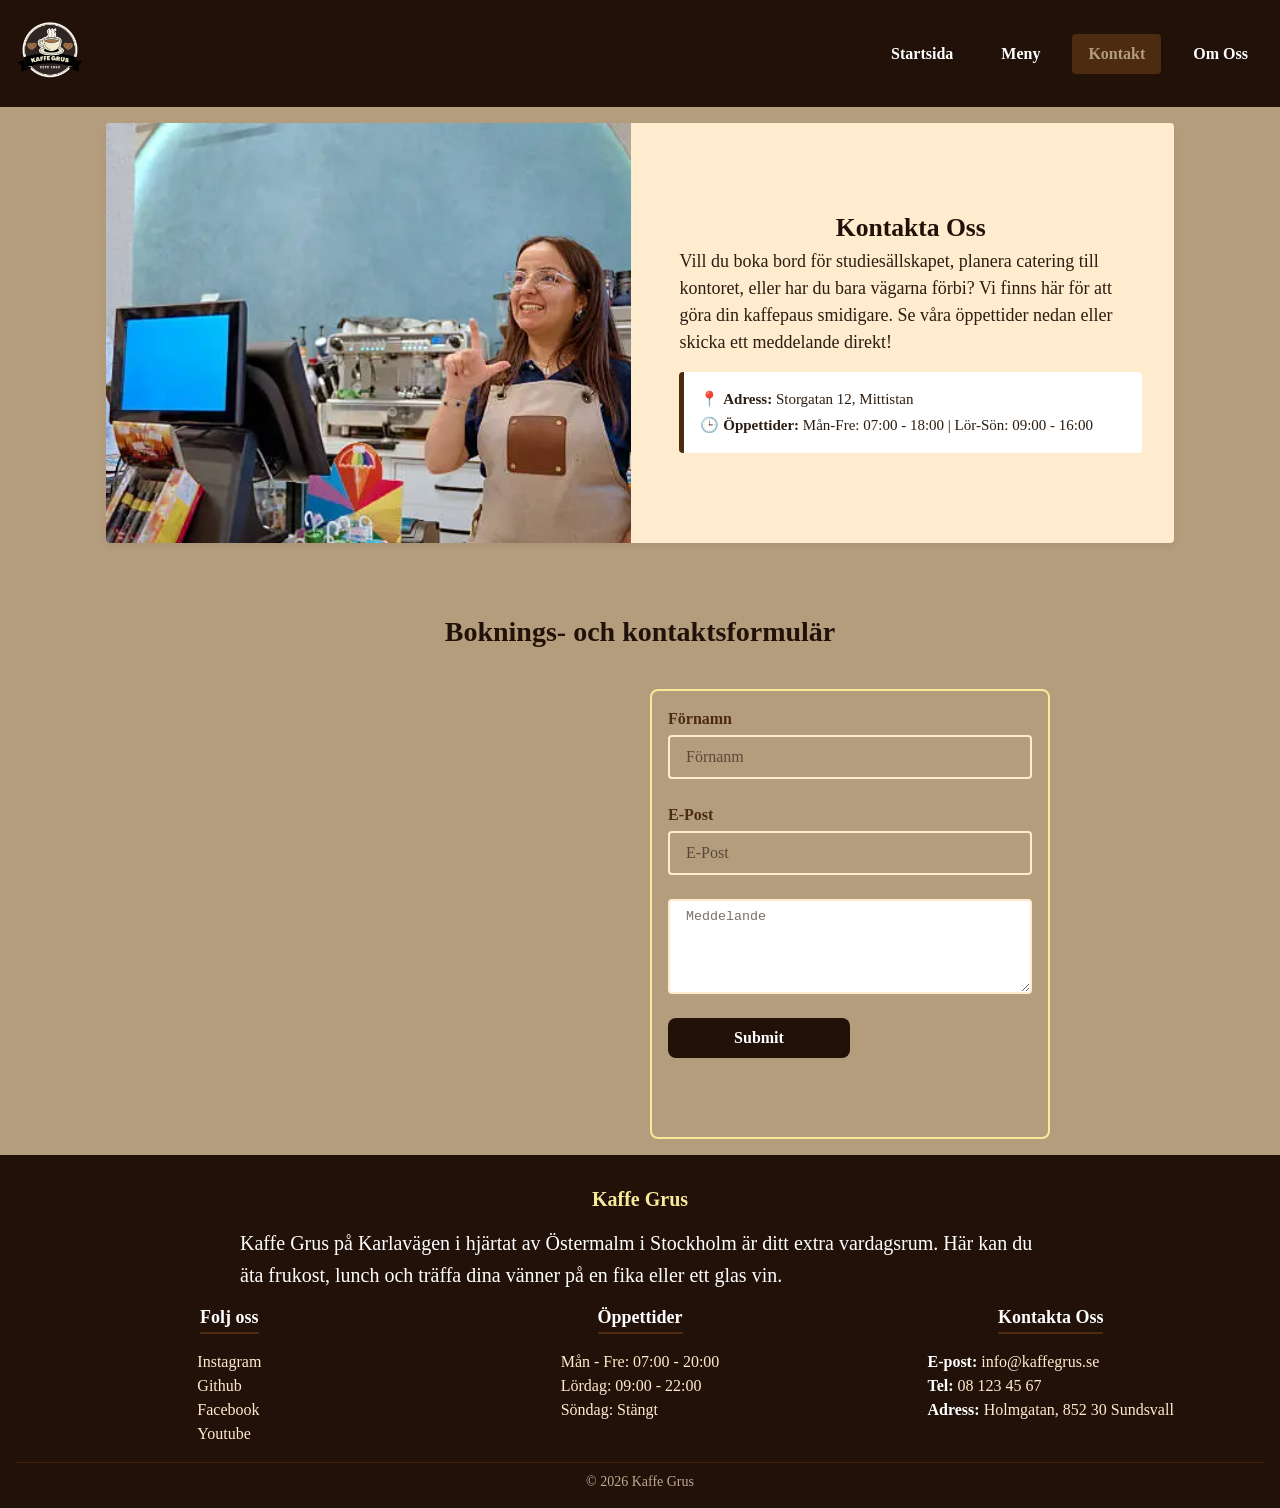
==== commit ba4e78b6: "Funktion: Lagt till kontaktformulär med meddelande-fält och iframe map samt uppdaterat kontaktsektio" ====
--- a/kontakt.html
+++ b/kontakt.html
@@ -29,12 +29,41 @@
     </nav>
   </header>
   <main class="kontakt-main">
-    <h1>Kontakta Oss</h1>
-    <div id="kontakt-sektion"><!--Här ska kontakt form visas--></div>
+    <header class="kontakt-hero">
+      <div class="hero-image-container">
+        <img src="./assets/images/beställning.webp"
+          alt="Inbjudande interiör av Kaffe Grus med varma trätoner, studieplatser och nymalda kaffebönor"
+          class="hero-img">
+      </div>
+
+      <div class="hero-text-content">
+        <h1>Kontakta Oss</h1>
+        <p class="hero-lead">
+          Vill du boka bord för studiesällskapet, planera catering till kontoret, eller har du bara vägarna förbi?
+          Vi finns här för att göra din kaffepaus smidigare. Se våra öppettider nedan eller skicka ett meddelande
+          direkt!
+        </p>
+
+        <!-- Address med öppettider-->
+        <address class="snabb-info">
+          <p>📍 <strong>Adress:</strong> Storgatan 12, Mittistan</p>
+          <p>🕒 <strong>Öppettider:</strong> Mån-Fre: 07:00 - 18:00 | Lör-Sön: 09:00 - 16:00</p>
+        </address>
+      </div>
+    </header>
+    <section class="form-sektion">
+      <h2 id="form-rubrik" class="boknings-sektion">Boknings- och kontaktsformulär</h2>
+      <div id="kontakt-sektion"><!--Här ska kontakt form visas-->
+        <iframe
+          src="https://www.google.com/maps/embed?pb=!1m18!1m12!1m3!1d3600.705086791079!2d14.64689001375171!3d63.17694147660357!2m3!1f0!2f0!3f0!3m2!1i1024!2i768!4f13.1!3m3!1m2!1s0x466fb8408784797d%3A0x2160c58c5c8ec85!2sMid%20Sweden%20University%2C%20Campus%20Library%20%C3%96stersund!5e0!3m2!1sen!2sse!4v1793133281944!5m2!1sen!2sse"
+          width="600" height="450" style="border:0;" allowfullscreen="" loading="lazy"
+          referrerpolicy="strict-origin-when-cross-origin"></iframe>
+      </div>
+    </section>
   </main>
   <footer class="sidfot">
     <div class="sidfot-container">
-      <h2>Kaffe Grus</h2>
+      <h3>Kaffe Grus</h3>
       <p class="sidfot-beskrivning">Kaffe Grus på Karlavägen i hjärtat av Östermalm i Stockholm är ditt extra
         vardagsrum.
         Här kan du äta frukost, lunch och träffa dina vänner på en fika eller ett glas vin.</p>
--- a/css/styles.css
+++ b/css/styles.css
@@ -94,6 +94,7 @@
 /* VÄLKOMENSEKTION (Hero-section) */
 .hero-sektion {
   display: flex;
+  width: 100%;
   flex-direction: column;
   align-items: center;
   justify-content: center;
@@ -113,25 +114,28 @@
 
 .hero-innehall {
   height: auto;
+  display: flex;
+  flex-direction: row;
+  flex-wrap: wrap;
+  align-items: center;
+  justify-content: center;
 }
 .hero-innehall h1 {
-  /* color: var(--vit-farg); */
   color: var(--accent-farg);
   text-shadow: 2px 4px 6px var(--primar-farg);
-  font-size: 3.2rem;
+  font-size: clamp(3.2rem, 3vw, 4rem);
   margin-bottom: var(--avstand-md);
   position: absolute;
-  top: 2rem;
-  width: 100%;
-  display: flex;
+  width: 100%;
+  display: flex;
+  height: 100%;
+  justify-content: center;
   align-content: center;
   align-items: center;
-  align-content: center;
-  justify-content: center;
 }
 .hero-innehall p {
   background-color: var(--bakgrund-farg, transparent);
-  font-size: 1.8rem;
+  font-size: clamp(1.6rem, 2.5vw, 2rem);
   max-width: 600px;
 }
 /* HERO SEKTION */
@@ -139,9 +143,16 @@
   object-fit: cover;
   border-radius: 8px;
   box-shadow: 1px 2px 6px var(--primar-farg);
+  width: 100%;
+  max-height: 500px;
 }
 .bild-sektion {
   height: auto;
+}
+.bild-info-box {
+  display: flex;
+  flex-direction: column;
+  gap: var(--avstand-md);
 }
 .card-hero {
   border-radius: 8px;
@@ -180,6 +191,7 @@
   padding: var(--avstand-sm) var(--avstand-md);
   border-radius: 16px;
   text-decoration: none;
+  width: 200px;
   z-index: 2;
   transition:
     background 0.3s ease,
@@ -231,6 +243,10 @@
   gap: var(--avstand-l);
 }
 .sidfot-container h2 {
+  margin-bottom: var(--avstand-md);
+  color: var(--accent-farg);
+}
+.sidfot-container h3 {
   margin-bottom: var(--avstand-md);
   color: var(--accent-farg);
 }
@@ -446,9 +462,24 @@
   width: 100%;
 }
 #kontakt-sektion {
-  width: 100%;
-  max-width: 500px;
   margin: 0 auto;
+  display: flex;
+  flex-wrap: wrap;
+  gap: 2rem;
+  flex-direction: row;
+  justify-content: center;
+}
+#form-rubrik {
+  display: flex;
+  width: 100%;
+  margin-block: 4rem;
+  align-items: center;
+  justify-content: center;
+  color: var(--primar-farg);
+  font-size: clamp(2.2rem, 2.5vw, 2.8rem);
+}
+iframe {
+  width: 300px;
 }
 .form {
   display: flex;
@@ -456,6 +487,7 @@
   border: 2px solid var(--accent-farg);
   padding: var(--avstand-md);
   border-radius: var(--avstand-sm);
+  width: 300px;
 }
 .namn-input,
 .mail-input {
@@ -506,6 +538,81 @@
   outline-offset: 2px;
 }
 
+/* MAIN CONTAINER GRID */
+.kontakt-main {
+  max-width: 1100px;
+  margin: 0 auto;
+  padding: var(--avstand-md);
+}
+
+/* HERO CONTAINER */
+.kontakt-hero {
+  display: flex;
+  flex-direction: column;
+  gap: var(--avstand-md);
+  margin-bottom: var(--avstand-xl);
+  background-color: var(
+    --border-farg
+  ); /* Warm beige backdrop framing the asset */
+  border-radius: var(--avstand-xs);
+  overflow: hidden;
+  box-shadow: 0 4px 6px rgba(0, 0, 0, 0.05);
+}
+
+.hero-image-container {
+  width: 100%;
+  height: 250px;
+}
+
+.hero-img {
+  width: 100%;
+  height: 100%;
+  object-fit: cover;
+}
+
+.hero-text-content {
+  padding: var(--avstand-md);
+  display: flex;
+  flex-direction: column;
+  justify-content: center;
+}
+
+.kontakt-hero h1 {
+  color: var(--primar-farg);
+  margin-bottom: var(--avstand-xs);
+}
+
+.hero-lead {
+  font-size: 1.8rem;
+  margin-bottom: var(--avstand-md);
+  color: var(--text-farg);
+}
+
+/* SEMANTIC ADDRESS DISPLAY */
+.snabb-info {
+  font-style: normal;
+  background-color: var(--vit-farg);
+  padding: var(--avstand-md);
+  border-radius: var(--avstand-xs);
+  border-left: 5px solid var(--sekundar-farg);
+}
+
+.snabb-info p {
+  margin-bottom: var(--avstand-xs);
+  font-size: 1.5rem;
+}
+
+.snabb-info p:last-child {
+  margin-bottom: 0;
+}
+
+/* INTERACTIVE ACTION SEGMENT */
+.form-sektion {
+  /* max-width: 500px; */
+  margin: 0 auto;
+  width: 100%;
+}
+
 /* ANIMATION: Förvandla de tre strecken till ett X när knappen har klassen 'oppen' */
 .meny-knapp.oppen .meny-barre:nth-child(1) {
   transform: rotate(45deg) translateY(-2px) translateX(2px);
@@ -517,8 +624,18 @@
   transform: rotate(-45deg) translateY(2px) translateX(2px);
 }
 
+/* =====================MEDIA QUERY===================== */
+/* ===================================================== */
+
 /* RESPONSIV ANPASSNING (Datorer & Surfplattor) */
 @media (min-width: 768px) {
+  .bild-info-box {
+    display: flex;
+    flex-direction: row;
+  }
+  .card-bild-hero {
+    min-height: 300px;
+  }
   .meny-knapp {
     display: none;
   }
@@ -562,7 +679,8 @@
     max-width: 800px;
   }
 }
-/* MENY DESKTOP */
+
+/* MENY SIDA DESKTOP MEDIA QUERIES (Split Layout) */
 @media (min-width: 768px) {
   #meny-varm-sektion,
   #meny-kall-sektion {
@@ -601,3 +719,34 @@
     max-width: 1200px;
   }
 }
+/* KONTAKT SIDA DESKTOP MEDIA QUERIES (Split Layout) */
+@media (min-width: 768px) {
+  .kontakt-hero {
+    flex-direction: row; /* Aligns hero media next to details */
+    min-height: 420px;
+  }
+
+  .hero-image-container {
+    width: 50%;
+    height: auto; /* Scales contextually alongside standard type rows */
+  }
+
+  .hero-text-content {
+    width: 50%;
+    padding: var(--avstand-xl);
+  }
+}
+/* KONTAKT FORM */
+@media (min-width: 768px) {
+  .form {
+    display: flex;
+    flex-direction: column;
+    border: 2px solid var(--accent-farg);
+    padding: var(--avstand-md);
+    border-radius: var(--avstand-sm);
+    width: 400px;
+  }
+  iframe {
+    width: 400px;
+  }
+}
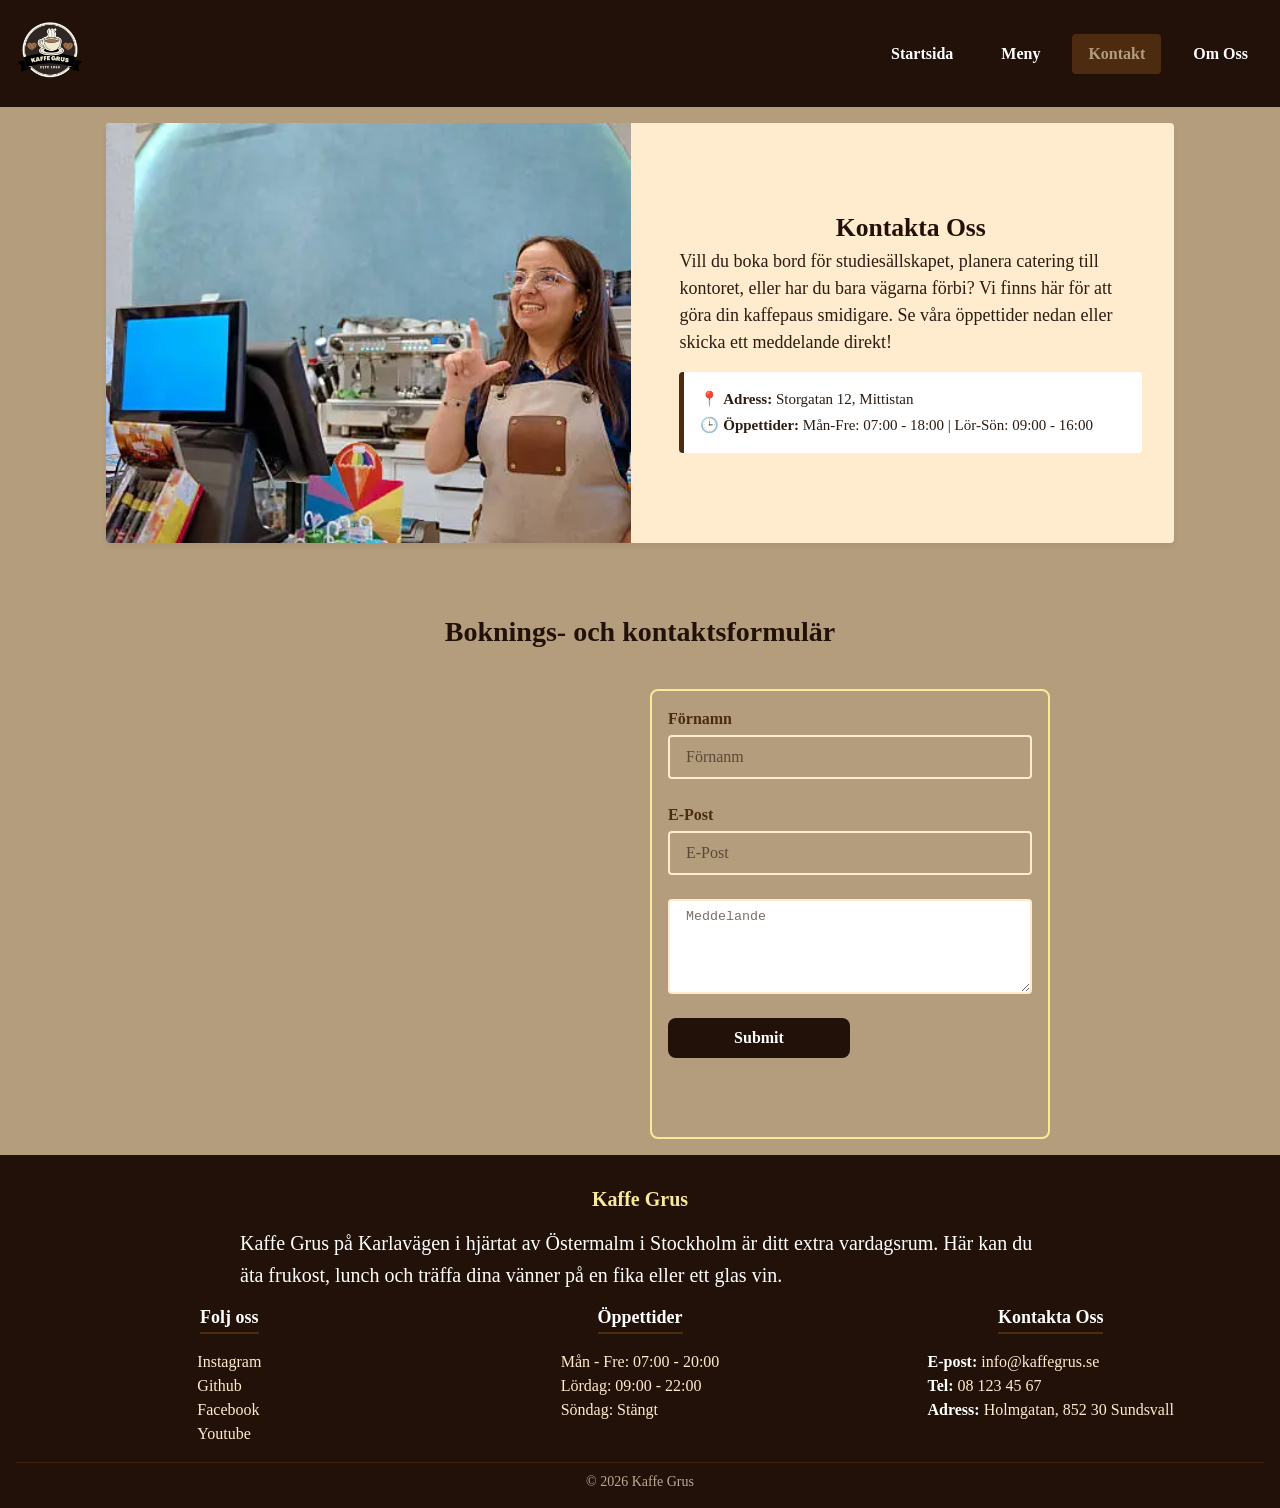
==== commit 42f1b5f3: "Lägg till favicon på alla HTML sidro för att stärka varumärket" ====
--- a/kontakt.html
+++ b/kontakt.html
@@ -5,6 +5,7 @@
   <meta charset="UTF-8">
   <meta name="viewport" content="width=device-width, initial-scale=1.0">
   <title>Kontakt - Kaffe Grus</title>
+  <link rel="shortcut icon" type="image/x-icon" href="assets/images/favicon.svg">
   <link rel="stylesheet" href="css/styles.css">
   <script src="js/main.js" defer></script>
 </head>
--- a/css/styles.css
+++ b/css/styles.css
@@ -75,6 +75,11 @@
   max-width: 100%;
   display: block;
   height: auto;
+}
+span {
+  font-size: var(--avstand-md);
+  color: var(--accent-farg);
+  font-weight: 700;
 }
 input,
 button {
